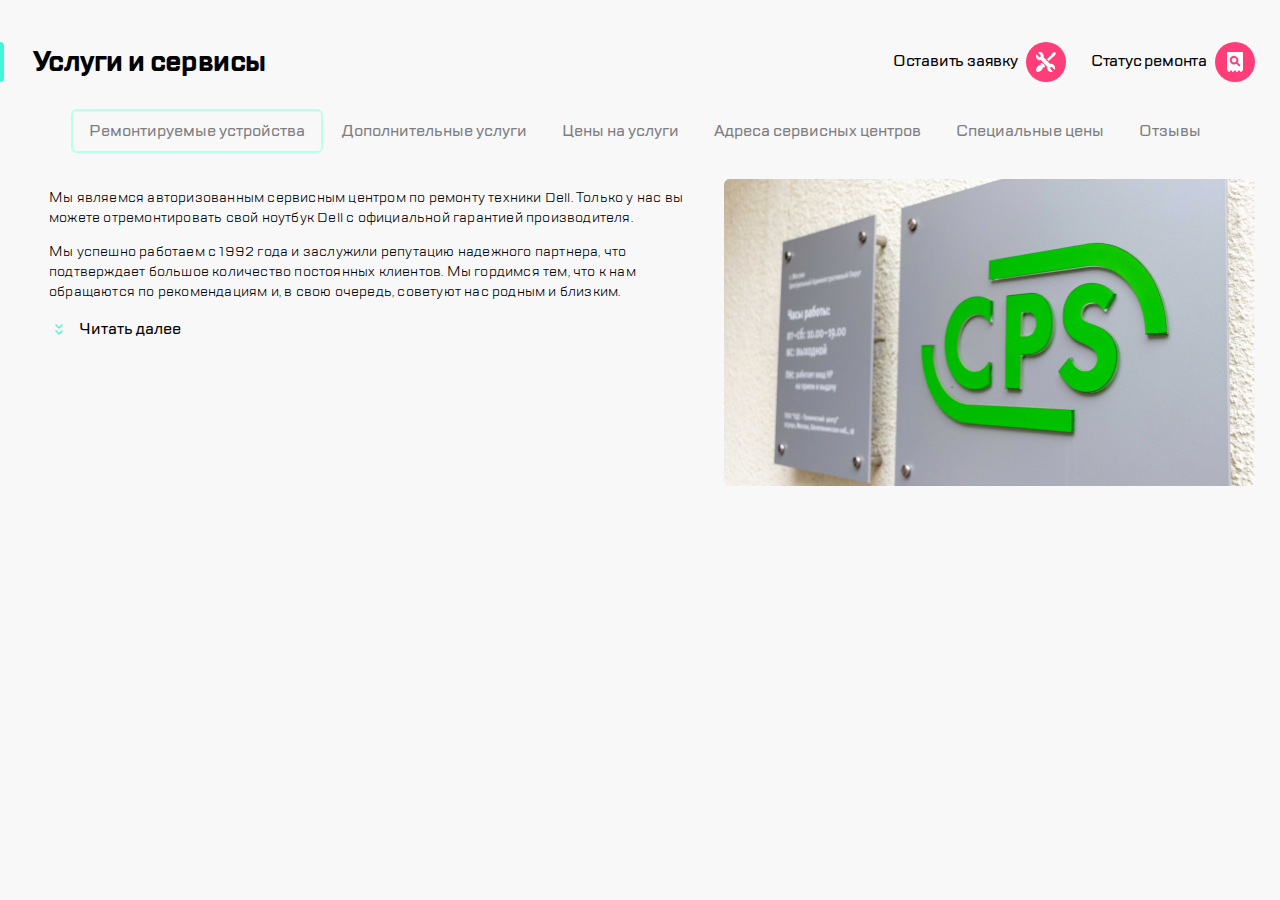
==== layout.html @ 8a99a3e9 "first commit" ====
<!DOCTYPE html>
<html lang="ru">
<head>
    <meta name="viewport" content="width=device-width, initial-scale=1">
    <meta charset="UTF-8">
    <title>Document</title>
    <link rel="stylesheet" href="layout.css">
</head>
<body>
    <header class="header"> 
<a href="#" class="header__burger"><img src="images/burger.svg"></a>
<span class="header__divider header__divider--left"></span>
<img src="images/Group.svg" class="header__Group">
<span class="header__divider header__divider--center"></span>
<a class="header__call" href="#"><img src="images/call.svg"></a>
<a class="header__chat" href="#"><img src="images/chat.svg"></a>
<a class="header__profile" href="#"><img src="images/profile.svg"></a>
<span class="header__divider header__divider--right"></span>
<a href="#" class="header__repair"><img src="images/repair.svg"></a>
<a href="#" class="header__checkstatus"><img src="images/checkstatus.svg"></a>
</header>
<header class="header-desktop">
<div class="header-desktop__header-desktop-content header-desktop-content">
    <section class="header-desktop-content__title title">   
        <span class="title__border"></span>
        <h1 class="title__text">Услуги и сервисы</h1>
    </section>
    <a href="#" class="header-desktop-content__repair">Оставить заявку<img src="images/repair.svg"></a>
    <a href="#" class="header-desktop-content__checkstatus">Статус ремонта<img src="images/checkstatus.svg"></a>
    <nav class="header-desktop-content__slide-menu slide-menu">
        <button class="slide-menu__button" type="button" autofocus>Ремонтируемые устройства</button>
        <button class="slide-menu__button" type="button">Дополнительные услуги</button>
        <button class="slide-menu__button" type="button">Цены на услуги</button>
        <button class="slide-menu__button" type="button">Адреса сервисных центров</button>
        <button class="slide-menu__button" type="button">Специальные цены</button>
        <button class="slide-menu__button" type="button">Отзывы</button>
    </nav>
</div>
</header>
    <main class="main">
        <section class="main__title title">   
            <span class="title__border"></span>
<h1 class="title__text">Услуги и сервисы</h1>
        </section>
        <nav class="main__slide-menu slide-menu">
            <button class="slide-menu__button" type="button" autofocus>Ремонтируемые устройства</button>
            <button class="slide-menu__button" type="button">Дополнительные услуги</button>
            <button class="slide-menu__button" type="button">Цены на услуги</button>
            <button class="slide-menu__button" type="button">Адреса сервисных центров</button>
            <button class="slide-menu__button" type="button">Специальные цены</button>
            <button class="slide-menu__button" type="button">Отзывы</button>
        </nav>
        <section class="main__block1 block1">
            <article class="block1__info info">
            <p class="info__text">Мы являемся авторизованным сервисным центром по ремонту техники Dell. Только у нас вы можете отремонтировать свой ноутбук Dell с официальной гарантией производителя.</p>  
            <p class="info__text info__text--hidden">Мы успешно работаем с 1992 года и заслужили репутацию надежного партнера</p>
            <button class="info_button" type="button"><span class="info_expand"></span>Читать далее</button>
            </article>
            <div class="block1__picture picture">
                <img class="picture__img1" src="images/Picture Copy (1).png">
                <img class="picture__img2" src="images/_MG_3223 (1).png">
                <img class="picture__img3" src="images/_MG_3223 (2).png">
            </div>
        </section>
    </main>
</body>
</html>
---- layout.css ----
body {
    background-color:#F8F8F8;
    margin: 0;
    padding: 0;
}

@font-face {
    font-family:TTLakes-Regular;
    src: url(fonts/TTLakes-Regular.woff);
}

@font-face {
    font-family:TTLakes-Medium;
    src: url(fonts/TTLakes-Medium.woff);
}

@font-face {
    font-family:TTLakes-Bold;
    src: url(fonts/TTLakes-Bold.woff);
}

.header {
    background-color: #FFFFFF;
    min-height: 88px;   
    justify-content: center;
    align-items: center;
    display: flex;
    border-bottom: 2px solid #D9FFF5;
} 

.header-desktop {
    margin: 0;
    display: none;
}

.header-desktop__header-desktop-content {
    margin-right: 25px;
    margin-top: 42px;
}

.header-desktop-content {
    min-height: 130px;
    display: flex;
    justify-content: center;
    flex-wrap: wrap;
}

.header-desktop-content__repair {
    height: 40px;
    margin-left: auto;
    color: inherit;
    text-decoration: none;
    font-family: TTLakes-Medium;
    font-size: 16px;    
    line-height: 24px;
    letter-spacing: -0.2px; 
}

.header-desktop-content__checkstatus {
    height: 40px;
    margin-left: 25px;
    color: inherit;
    text-decoration: none;
    font-family: TTLakes-Medium;
    font-size: 16px;    
    line-height: 24px;
    letter-spacing: -0.2px; 
}

.header-desktop-content__repair img, .header-desktop-content__checkstatus img {
    margin-bottom: -16px;
    margin-left: 8px;
}

.header-desktop-content__slide-menu {
    margin-top: 8px;
    min-width: 85%;
}

.header__burger {
    margin-left: 16px;
    width: 40px;
    height: 40px;
}

.header__Group {
    margin-left:auto;
    width: 96.55px;
    height: 50.81px;
}

.header__divider--left {
    display: none;
}

.header__call {
    display: none;
    width: 40px;
    height: 40px;
}

.header__chat {
    display: none;
    width: 40px;
    height: 40px;
}

.header__profile {
    display: none;
    width: 40px;
    height: 40px;
}

.header__divider--right {
    display: none;
}

.header__divider {
    margin: auto;
    padding: 0;
    width: 1px;
    height: 32px;
    border: 0.5px solid #EAEAEA;
    border-radius: 1px;
    background-color: #EAEAEA;
}



.header__repair {
    margin-right: auto;
    width: 40px;
    height: 40px;
}



.header__checkstatus {
    margin-right: 16px;
    width: 40px;
    height: 40px;
}



.main__title {
    margin-top: 24px;
    height: 40px; 
}

.title {
    display: flex;
}

.title__text {
    margin: 0;
    letter-spacing:-0.6px;
    line-height: 40px;
    font-family:TTLakes-Bold;
    font-size: 28px;
    margin-left: 12px;
}

.title__border {
    height: 40px;
    border-left: 4px solid #41F6D7;
    border-radius: 0 6px 6px 0;    
}

.main__slide-menu {
    margin-left: 16px;
    margin-top: 24px;
}

.slide-menu {
    letter-spacing: -0.2px;
    color: #7E7E82;
    font-family:TTLakes-Medium;
    line-height: 24px;
    font-size: 16px;    
    white-space: nowrap;
    overflow: auto;
}

.slide-menu__button {
    padding: 8px 16px;
    background: none;
	color: inherit;
	border: hidden;
	font: inherit;
	cursor: pointer;
	outline: inherit;
}

.slide-menu__button:active, .slide-menu__button:focus {
    border: 2px solid #B8FFEC;
    border-radius: 6px;
}

.main__block1 {
    margin-top: 24px; 
}

.block1__info {
    margin-left: 16px;
    margin-right: 16px;  
}

.info__text {
    margin: 0;
    margin-bottom: 16px;
    letter-spacing:0.2px;
    font-family:TTLakes-Regular;
    line-height: 18px;
    font-size: 14px;
}

.info__text--hidden {
    display: none;
}

.info_expand {
    margin-left: -32px;
    width: 24px;
    height: 24px;
    position: absolute;
    background-image: url(images/expand.svg);
}

.info_button {
    font-family: TTLakes-Medium;
    line-height: 24px;
    font-size: 16px;
    margin-left: 24px;
    cursor: pointer;
    border: hidden;
    background: none;
}

.block1__picture {   
    margin-top: 16px;
    text-align: center;
}

.picture__img1 {
    margin: 0;
    width: 320px;
    height: 176px;
}

.picture__img2 {
    display: none;
    margin: 0;
    width: 360px;
    height: 208px;

}

.picture__img3 {
    display: none;
    margin: 0;
    width: 531.35px;
    height: 307px;
}

@media (min-width: 0) and (max-width: 1366px) {
}

@media (min-width: 768px) and (max-width: 1120px) {

    .header__burger {
        margin-left: 24px;
    }

    .header__divider--left {
        margin-left: 24px;
        display: block;
        margin-right: 24px;
    }

    .header__Group {
        margin-left: 0;
        margin-right: auto;    
 
    }

    .header__divider--center {
        display: none;
    }


    .header__call {
        margin-left: auto;
        margin-right: 0;
        display: block;

    }

    .header__chat {
        display: block;
        margin-right: 0;
        margin-left: 24px;
    }

    .header__profile {
        display: block;
        margin-right: 0;
        margin-left: 24px;
    }

    .header__divider--right {
        margin-right: 0;
        margin-left: 24px;
        display: block;
    }

    .header__repair {
        margin-left: 24px;
        margin-right: 0;
    }

    .header__checkstatus {
        margin-left: 24px;
        margin-right: 24px;
    }

    .title__text {
        margin-left: 20px;
    }

    .main__slide-menu {
        margin-left: 24px;
        margin-top: 32px;
    }


    .main__block1 {
        margin-bottom: 40px;
        justify-content: start;
        margin-left: 24px;
        margin-right: 24px;
        margin-top: 32px;
        display: flex;
    }

    .block1__info {
        margin: 0;
    }

    .info__text {
        margin-bottom: 8px;
        line-height: 20px;
    }

    .info__text--hidden {
        display: block;
    }

    .block1__picture {
        margin: 0;
        margin-left: 48px;
    }

    .picture__img1 {
        display: none;
    }
    
    .picture__img2 {
        display: block;
    }
}

@media (min-width: 1121px) {

    .header {
        display: none;
    }

    .main__title {
        display: none;
    }

    .main__slide-menu {
        display: none;
    }

    .header-desktop {
        display: block;
    }

    .slide-menu {
        padding-left: auto;
        margin-left: 33px;
        white-space: wrap;
    }

    .title__text {
        margin-left: 29px;
    }

    .main__block1 {
        justify-content: center;
        display: flex;
        margin-top: 7px;
        margin-left: 33px;
        margin-right: 25px;
    }

    .info__text {
        margin-top: 9px;
        margin-bottom: 14px;
        text-align:start;
        line-height: 20px;
    }

    .info__text--hidden {
        display: block;
    }

    .info__text--hidden:after {
        content: ", что подтверждает большое количество постоянных клиентов. Мы гордимся тем, что к нам обращаются по рекомендациям и, в свою очередь, советуют нас родным и близким.";
    }

    .block1__picture {
        margin: 0;
        margin-left: 38x;
    }

    .picture__img1 {
        display: none;
    }
    
    .picture__img2 {
        display: none;
    }

    .picture__img3 {
        display: block;
    }
  
}
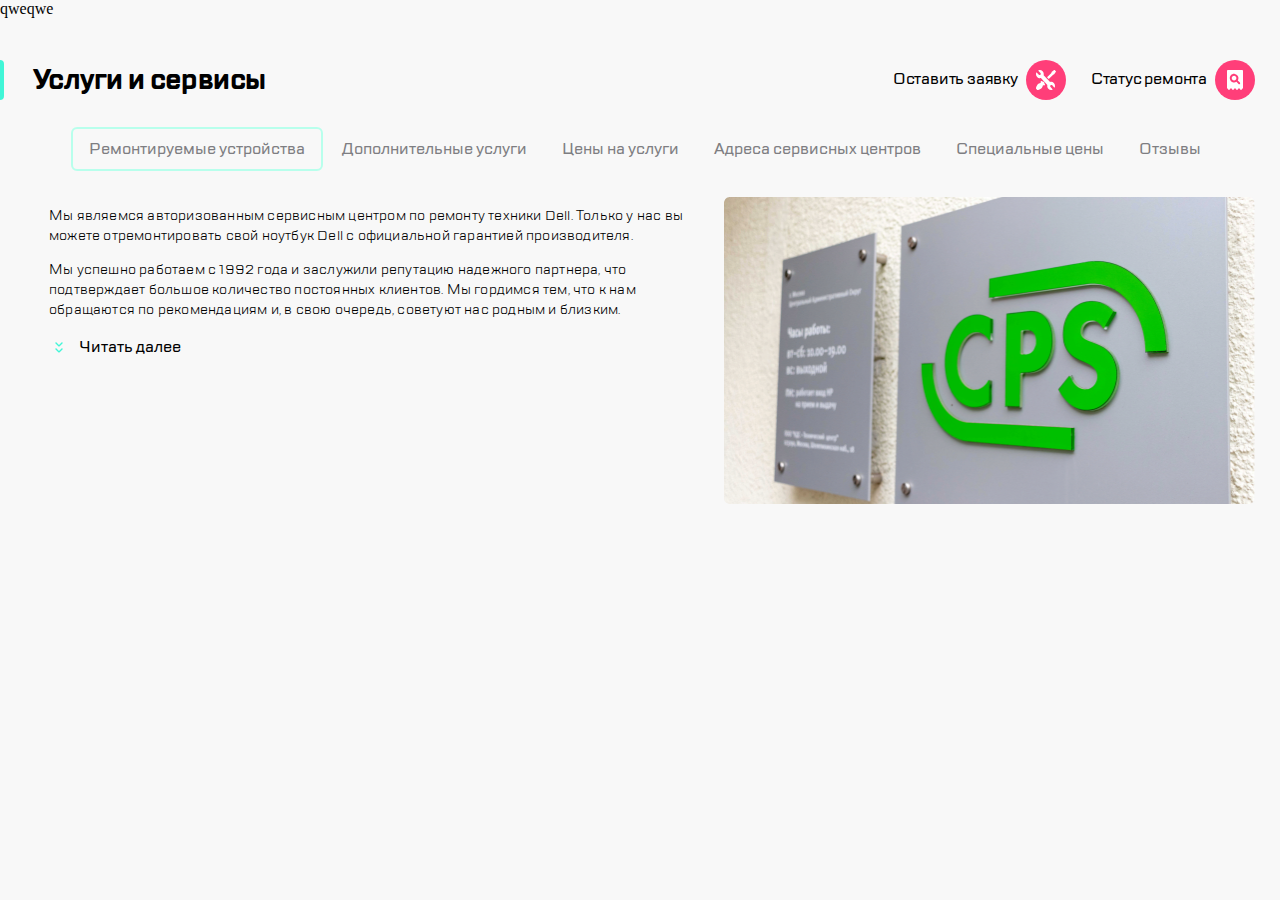
==== commit d8ecb620: "123123" ====
--- a/layout.html
+++ b/layout.html
@@ -6,7 +6,7 @@
     <title>Document</title>
     <link rel="stylesheet" href="layout.css">
 </head>
-<body>
+<body> qweqwe
     <header class="header"> 
 <a href="#" class="header__burger"><img src="images/burger.svg"></a>
 <span class="header__divider header__divider--left"></span>
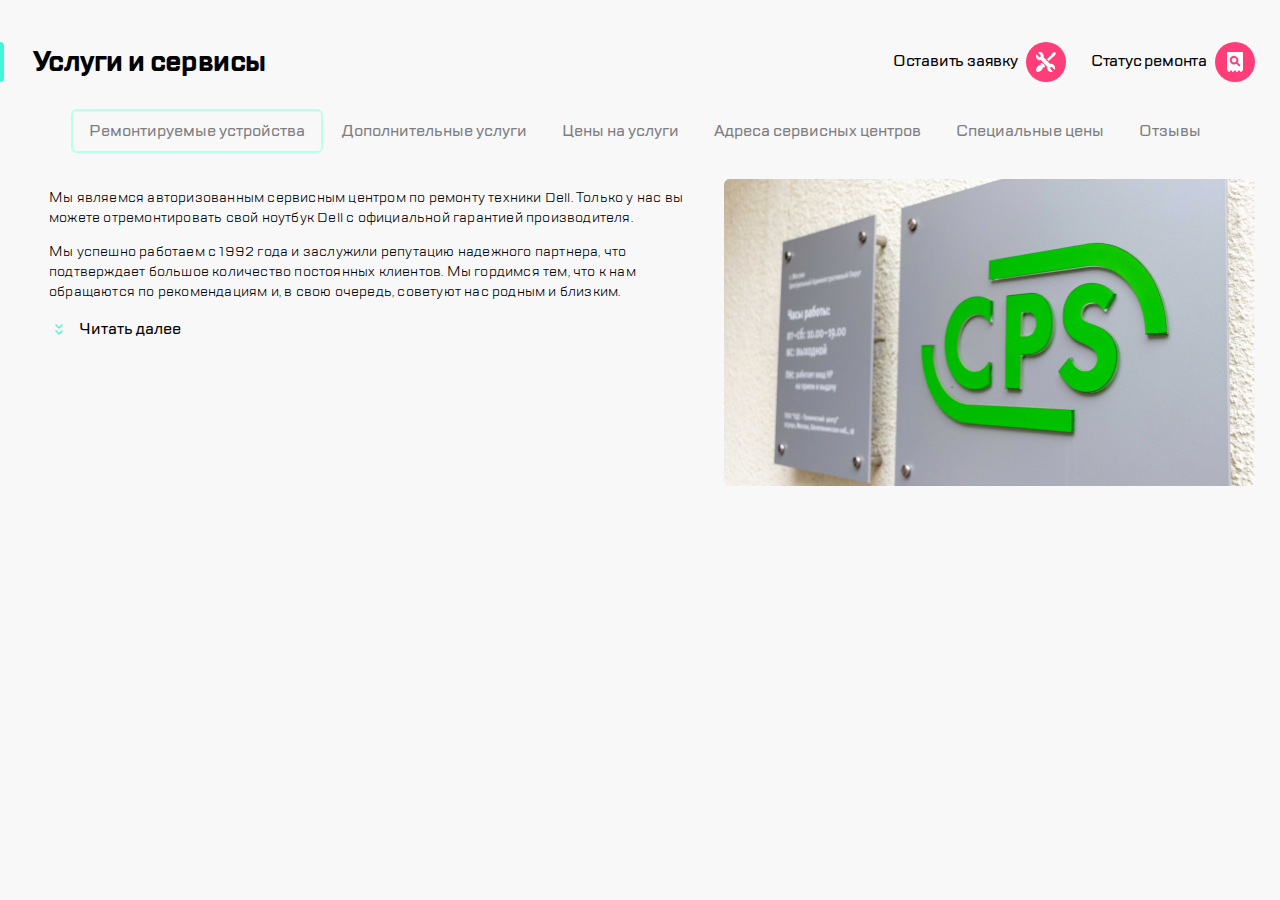
==== commit 5f3e1354: "123123" ====
--- a/layout.html
+++ b/layout.html
@@ -6,7 +6,7 @@
     <title>Document</title>
     <link rel="stylesheet" href="layout.css">
 </head>
-<body> qweqwe
+<body> 
     <header class="header"> 
 <a href="#" class="header__burger"><img src="images/burger.svg"></a>
 <span class="header__divider header__divider--left"></span>
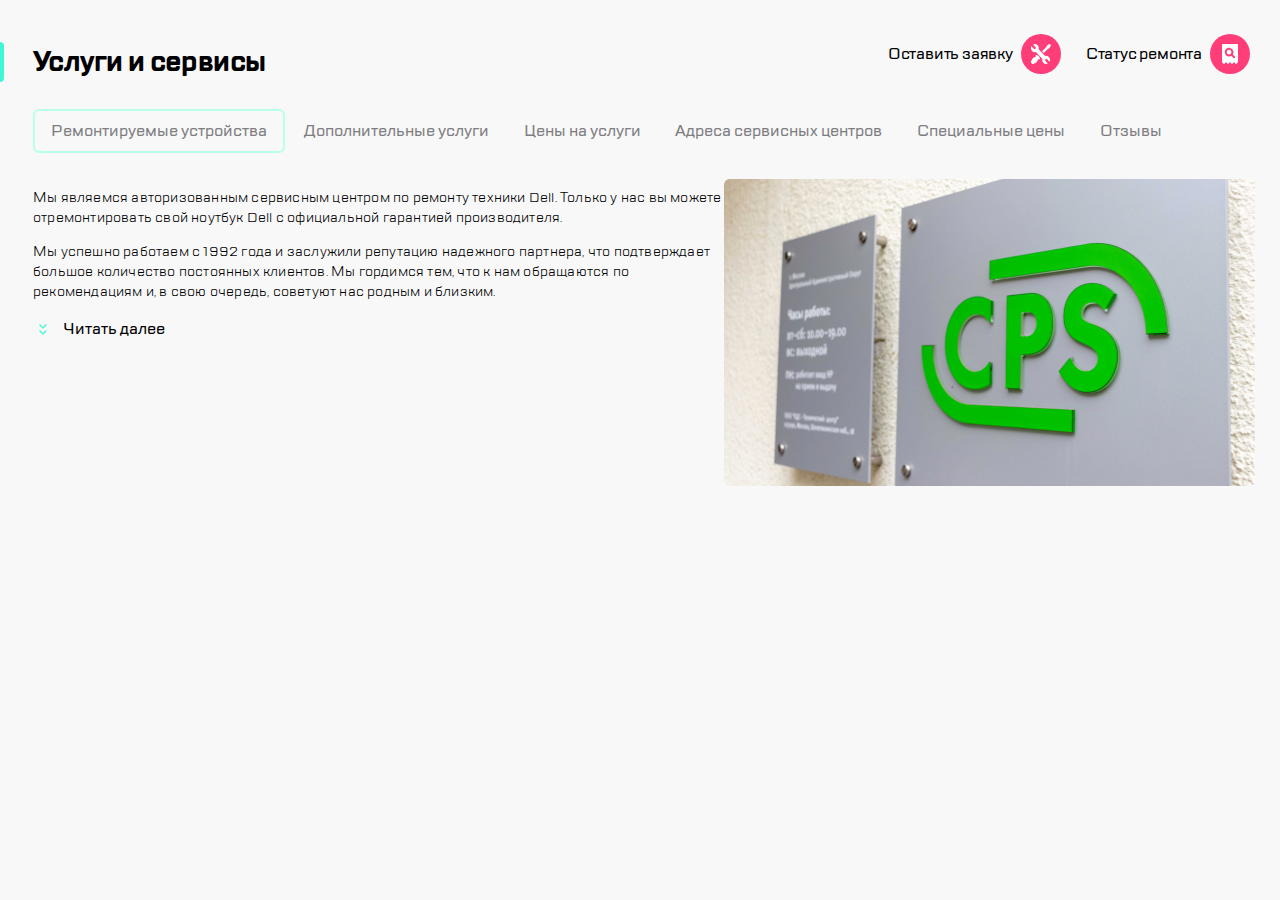
==== commit 6061afa6: "12121" ====
--- a/layout.html
+++ b/layout.html
@@ -8,26 +8,26 @@
 </head>
 <body> 
     <header class="header"> 
-<a href="#" class="header__burger"><img src="images/burger.svg"></a>
-<span class="header__divider header__divider--left"></span>
-<img src="images/Group.svg" class="header__Group">
-<span class="header__divider header__divider--center"></span>
-<a class="header__call" href="#"><img src="images/call.svg"></a>
-<a class="header__chat" href="#"><img src="images/chat.svg"></a>
-<a class="header__profile" href="#"><img src="images/profile.svg"></a>
-<span class="header__divider header__divider--right"></span>
-<a href="#" class="header__repair"><img src="images/repair.svg"></a>
-<a href="#" class="header__checkstatus"><img src="images/checkstatus.svg"></a>
-</header>
-<header class="header-desktop">
-<div class="header-desktop__header-desktop-content header-desktop-content">
-    <section class="header-desktop-content__title title">   
+        <div class="header__mobile mobile">
+<a href="#" class="mobile__burger"><img src="images/burger.svg"></a>
+<span class="mobile__divider mobile__divider--left"></span>
+<img src="images/Group.svg" class="mobile__Group">
+<span class="mobile__divider mobile__divider--center"></span>
+<a class="mobile__call" href="#"><img src="images/call.svg"></a>
+<a class="mobile__chat" href="#"><img src="images/chat.svg"></a>
+<a class="mobile__profile" href="#"><img src="images/profile.svg"></a>
+<span class="mobile__divider mobile__divider--right"></span>
+<a href="#" class="mobile__repair"><img src="images/repair.svg"></a>
+<a href="#" class="mobile__checkstatus"><img src="images/checkstatus.svg"></a>
+</div>
+<div class="header__desktop desktop">
+    <section class="desktop__title title">   
         <span class="title__border"></span>
         <h1 class="title__text">Услуги и сервисы</h1>
     </section>
-    <a href="#" class="header-desktop-content__repair">Оставить заявку<img src="images/repair.svg"></a>
-    <a href="#" class="header-desktop-content__checkstatus">Статус ремонта<img src="images/checkstatus.svg"></a>
-    <nav class="header-desktop-content__slide-menu slide-menu">
+    <a href="#" class="desktop__repair">Оставить заявку<span class="desktop__repair-icon"></span></a>
+    <a href="#" class="desktop__checkstatus">Статус ремонта<span class="desktop__checkstatus-icon"></span></a>
+    <nav class="desktop__slide-menu slide-menu">
         <button class="slide-menu__button" type="button" autofocus>Ремонтируемые устройства</button>
         <button class="slide-menu__button" type="button">Дополнительные услуги</button>
         <button class="slide-menu__button" type="button">Цены на услуги</button>
@@ -54,14 +54,12 @@
             <article class="block1__info info">
             <p class="info__text">Мы являемся авторизованным сервисным центром по ремонту техники Dell. Только у нас вы можете отремонтировать свой ноутбук Dell с официальной гарантией производителя.</p>  
             <p class="info__text info__text--hidden">Мы успешно работаем с 1992 года и заслужили репутацию надежного партнера</p>
-            <button class="info_button" type="button"><span class="info_expand"></span>Читать далее</button>
+            <button class="info__button" type="button"><span class="info__expand"></span>Читать далее</button>
             </article>
-            <div class="block1__picture picture">
-                <img class="picture__img1" src="images/Picture Copy (1).png">
-                <img class="picture__img2" src="images/_MG_3223 (1).png">
-                <img class="picture__img3" src="images/_MG_3223 (2).png">
-            </div>
+            <figure class="block1__picture picture">
+                <div class="picture__main-image"></div>
+                </figure>
         </section>
     </main>
 </body>
-</html>
+</html>--- a/layout.css
+++ b/layout.css
@@ -1,6 +1,7 @@
 body {
+    max-width: 1920px;
+    margin: auto;
     background-color:#F8F8F8;
-    margin: 0;
     padding: 0;
 }
 
@@ -19,7 +20,7 @@
     src: url(fonts/TTLakes-Bold.woff);
 }
 
-.header {
+.mobile {
     background-color: #FFFFFF;
     min-height: 88px;   
     justify-content: center;
@@ -28,25 +29,21 @@
     border-bottom: 2px solid #D9FFF5;
 } 
 
-.header-desktop {
+.desktop {
     margin: 0;
     display: none;
-}
-
-.header-desktop__header-desktop-content {
+    min-height: 130px;
+    justify-content: strart;
+    flex-wrap: wrap;
+}
+
+.header__desktop {
     margin-right: 25px;
     margin-top: 42px;
 }
 
-.header-desktop-content {
-    min-height: 130px;
-    display: flex;
-    justify-content: center;
-    flex-wrap: wrap;
-}
-
-.header-desktop-content__repair {
-    height: 40px;
+.desktop__repair {
+    height: 24px;
     margin-left: auto;
     color: inherit;
     text-decoration: none;
@@ -56,9 +53,10 @@
     letter-spacing: -0.2px; 
 }
 
-.header-desktop-content__checkstatus {
-    height: 40px;
-    margin-left: 25px;
+.desktop__checkstatus {
+    height: 24px;
+    margin-left: 73px;
+    margin-right: 53px;
     color: inherit;
     text-decoration: none;
     font-family: TTLakes-Medium;
@@ -67,55 +65,68 @@
     letter-spacing: -0.2px; 
 }
 
-.header-desktop-content__repair img, .header-desktop-content__checkstatus img {
-    margin-bottom: -16px;
+.desktop__repair-icon {
+    position: absolute;
+    width: 40px;
+    height: 40px;
     margin-left: 8px;
-}
-
-.header-desktop-content__slide-menu {
+    margin-top: -8px;
+    background-image: url(images/repair.svg);
+}
+
+.desktop__checkstatus-icon {
+    position: absolute;
+    width: 40px;
+    height: 40px;
+    margin-left: 8px;
+    margin-top: -8px;
+    background-image: url(images/checkstatus.svg);
+}
+
+.desktop__slide-menu {
     margin-top: 8px;
-    min-width: 85%;
-}
-
-.header__burger {
+    min-width: 65%;
+}
+
+.mobile__burger {
     margin-left: 16px;
     width: 40px;
     height: 40px;
 }
 
-.header__Group {
+.mobile__Group {
     margin-left:auto;
     width: 96.55px;
     height: 50.81px;
 }
 
-.header__divider--left {
-    display: none;
-}
-
-.header__call {
-    display: none;
-    width: 40px;
-    height: 40px;
-}
-
-.header__chat {
-    display: none;
-    width: 40px;
-    height: 40px;
-}
-
-.header__profile {
-    display: none;
-    width: 40px;
-    height: 40px;
-}
-
-.header__divider--right {
-    display: none;
-}
-
-.header__divider {
+.mobile__divider--left {
+    display: none;
+}
+
+.mobile__call {
+    display: none;
+    width: 40px;
+    height: 40px;
+}
+
+.mobile__chat {
+    display: none;
+    width: 40px;
+    height: 40px;
+}
+
+.mobile__profile {
+    display: none;
+    width: 40px;
+    height: 40px;
+}
+
+.mobile__divider--right {
+    display: none;
+}
+
+.mobile__divider {
     margin: auto;
     padding: 0;
     width: 1px;
@@ -127,7 +138,7 @@
 
 
 
-.header__repair {
+.mobile__repair {
     margin-right: auto;
     width: 40px;
     height: 40px;
@@ -135,7 +146,7 @@
 
 
 
-.header__checkstatus {
+.mobile__checkstatus {
     margin-right: 16px;
     width: 40px;
     height: 40px;
@@ -219,7 +230,7 @@
     display: none;
 }
 
-.info_expand {
+.info__expand {
     margin-left: -32px;
     width: 24px;
     height: 24px;
@@ -227,7 +238,7 @@
     background-image: url(images/expand.svg);
 }
 
-.info_button {
+.info__button {
     font-family: TTLakes-Medium;
     line-height: 24px;
     font-size: 16px;
@@ -237,89 +248,72 @@
     background: none;
 }
 
-.block1__picture {   
+.block1__picture {
+    margin: 0;
+    text-align: center;
     margin-top: 16px;
-    text-align: center;
-}
-
-.picture__img1 {
+}
+
+.picture__main-image {
+    display: inline-block;
+    background-image: url(images/Picture\ Copy\ \(1\).png); 
+    position: static;
     margin: 0;
     width: 320px;
     height: 176px;
 }
 
-.picture__img2 {
-    display: none;
-    margin: 0;
-    width: 360px;
-    height: 208px;
-
-}
-
-.picture__img3 {
-    display: none;
-    margin: 0;
-    width: 531.35px;
-    height: 307px;
-}
-
-@media (min-width: 0) and (max-width: 1366px) {
-}
-
-@media (min-width: 768px) and (max-width: 1120px) {
-
-    .header__burger {
-        margin-left: 24px;
-    }
-
-    .header__divider--left {
+@media (min-width: 768px) {
+
+    .mobile__burger {
+        margin-left: 24px;
+    }
+
+    .mobile__divider--left {
         margin-left: 24px;
         display: block;
         margin-right: 24px;
     }
 
-    .header__Group {
+    .mobile__Group {
         margin-left: 0;
         margin-right: auto;    
- 
-    }
-
-    .header__divider--center {
+    }
+
+    .mobile__divider--center {
         display: none;
     }
 
-
-    .header__call {
+    .mobile__call {
         margin-left: auto;
         margin-right: 0;
         display: block;
-
-    }
-
-    .header__chat {
+    }
+
+    .mobile__chat {
         display: block;
         margin-right: 0;
         margin-left: 24px;
     }
 
-    .header__profile {
+    .mobile__profile {
         display: block;
         margin-right: 0;
         margin-left: 24px;
     }
 
-    .header__divider--right {
+    .mobile__divider--right {
         margin-right: 0;
         margin-left: 24px;
         display: block;
     }
 
-    .header__repair {
+    .mobile__repair {
         margin-left: 24px;
         margin-right: 0;
     }
 
-    .header__checkstatus {
+    .mobile__checkstatus {
         margin-left: 24px;
         margin-right: 24px;
     }
@@ -332,7 +326,6 @@
         margin-left: 24px;
         margin-top: 32px;
     }
-
 
     .main__block1 {
         margin-bottom: 40px;
@@ -360,19 +353,19 @@
         margin: 0;
         margin-left: 48px;
     }
-
-    .picture__img1 {
-        display: none;
-    }
     
-    .picture__img2 {
-        display: block;
-    }
-}
-
-@media (min-width: 1121px) {
-
-    .header {
+    .picture__main-image {
+        margin-left: 48px;
+        background-image: url(images/_MG_3223\ \(1\).png);
+        margin: 0;
+        width: 360px;
+        height: 208px;
+    }  
+}
+
+@media (min-width: 1120px) {
+
+    .header__mobile {
         display: none;
     }
 
@@ -384,12 +377,11 @@
         display: none;
     }
 
-    .header-desktop {
-        display: block;
+    .desktop {
+        display: flex;
     }
 
     .slide-menu {
-        padding-left: auto;
         margin-left: 33px;
         white-space: wrap;
     }
@@ -426,16 +418,10 @@
         margin-left: 38x;
     }
 
-    .picture__img1 {
-        display: none;
-    }
-    
-    .picture__img2 {
-        display: none;
-    }
-
-    .picture__img3 {
-        display: block;
-    }
-  
+    .picture__main-image {
+        background-image: url(images/_MG_3223\ \(2\).png);
+        margin: 0;
+        width: 531.35px;
+        height: 307px;
+    }
 }